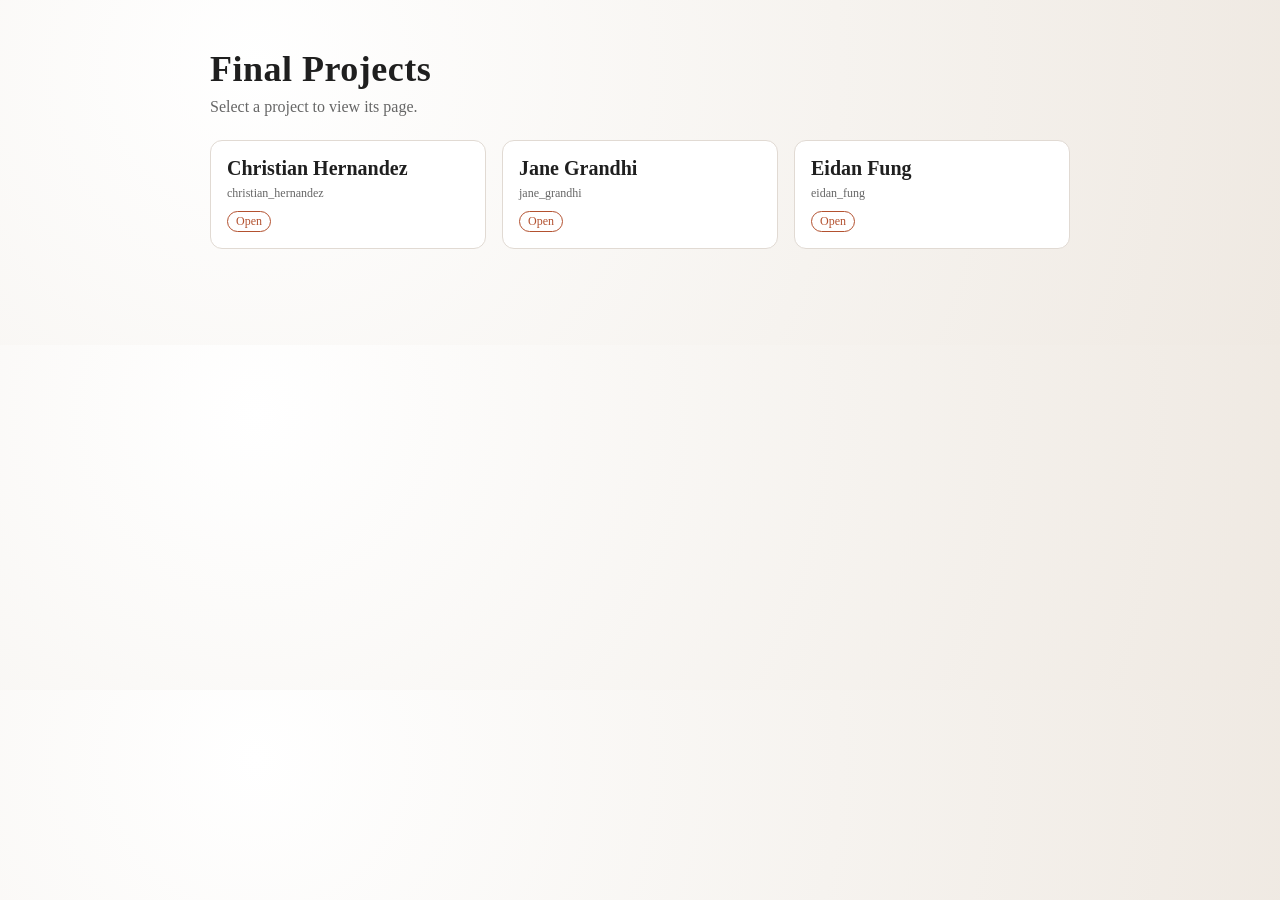
==== index.html @ baa83471 "eidan" ====
<!DOCTYPE html>
<html lang="en">
  <head>
    <meta charset="utf-8" />
    <meta name="viewport" content="width=device-width, initial-scale=1" />
    <title>Projects</title>
    <style>
      :root {
        color-scheme: light;
        --bg: #f6f3ef;
        --text: #1f1f1f;
        --muted: #666;
        --card: #ffffff;
        --border: #e1dad3;
        --accent: #b3512f;
      }
      * {
        box-sizing: border-box;
      }
      body {
        margin: 0;
        font-family: "Georgia", "Times New Roman", serif;
        background: radial-gradient(circle at 20% 20%, #fff 0%, var(--bg) 55%, #efe9e2 100%);
        color: var(--text);
      }
      main {
        max-width: 900px;
        margin: 48px auto;
        padding: 0 20px 48px;
      }
      h1 {
        margin: 0 0 8px;
        font-size: 36px;
        letter-spacing: 0.5px;
      }
      p {
        margin: 0 0 24px;
        color: var(--muted);
      }
      .grid {
        display: grid;
        grid-template-columns: repeat(auto-fit, minmax(220px, 1fr));
        gap: 16px;
      }
      .card {
        display: block;
        padding: 16px;
        border: 1px solid var(--border);
        border-radius: 12px;
        background: var(--card);
        text-decoration: none;
        color: inherit;
        transition: transform 120ms ease, box-shadow 120ms ease;
      }
      .card:hover,
      .card:focus-visible {
        transform: translateY(-2px);
        box-shadow: 0 10px 20px rgba(0, 0, 0, 0.08);
        outline: 2px solid transparent;
      }
      .name {
        font-size: 20px;
        margin: 0 0 6px;
      }
      .slug {
        font-size: 12px;
        color: var(--muted);
      }
      .badge {
        display: inline-block;
        margin-top: 10px;
        font-size: 12px;
        color: var(--accent);
        border: 1px solid var(--accent);
        padding: 2px 8px;
        border-radius: 999px;
      }
    </style>
  </head>
  <body>
    <main>
      <h1>Final Projects</h1>
      <p>Select a project to view its page.</p>
      <section class="grid" aria-label="Project list">
        <a class="card" href="christian_hernandez/index.html" data-name="christian_hernandez">
          <h2 class="name"></h2>
          <div class="slug">christian_hernandez</div>
          <div class="badge">Open</div>
        </a>
        <a class="card" href="jane_grandhi/index.html" data-name="jane_grandhi">
          <h2 class="name"></h2>
          <div class="slug">jane_grandhi</div>
          <div class="badge">Open</div>
        </a>        
		<a class="card" href="eidan_fung/index.html" data-name="eidan_fung">
          <h2 class="name"></h2>
          <div class="slug">eidan_fung</div>
          <div class="badge">Open</div>
        </a>
      </section>
    </main>
    <script>
      function toTitleCase(value) {
        return value
          .replace(/[_-]+/g, " ")
          .split(" ")
          .filter(Boolean)
          .map(function (word) {
            return word.charAt(0).toUpperCase() + word.slice(1);
          })
          .join(" ");
      }

      document.querySelectorAll("[data-name]").forEach(function (el) {
        var name = el.getAttribute("data-name") || "";
        var title = toTitleCase(name);
        var titleEl = el.querySelector(".name");
        if (titleEl) {
          titleEl.textContent = title;
        }
      });
    </script>
  </body>
</html>
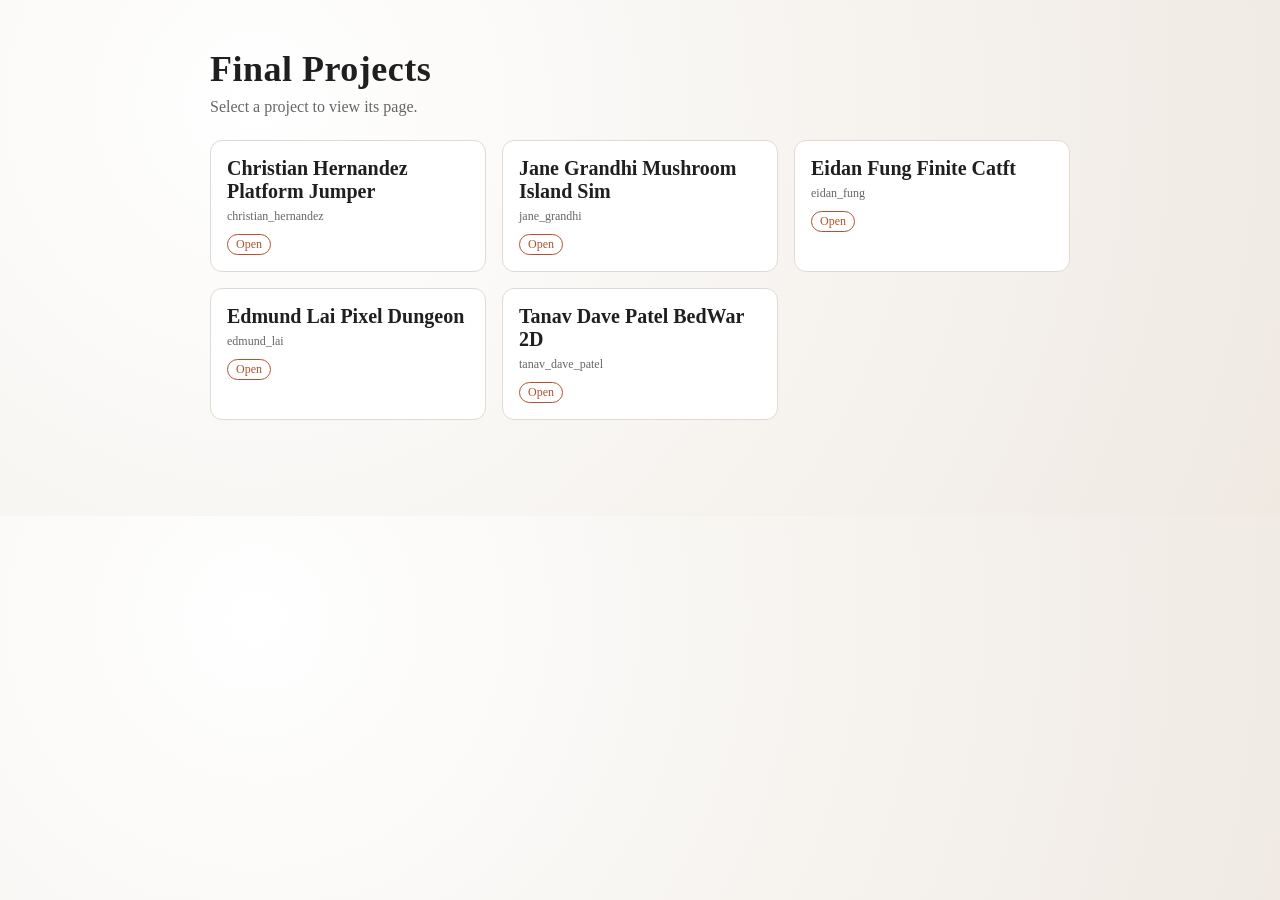
==== commit b351af62: "tanav" ====
--- a/index.html
+++ b/index.html
@@ -82,21 +82,31 @@
       <h1>Final Projects</h1>
       <p>Select a project to view its page.</p>
       <section class="grid" aria-label="Project list">
-        <a class="card" href="christian_hernandez/index.html" data-name="christian_hernandez">
+        <a class="card" href="christian_hernandez/index.html" data-name="christian_hernandez - Platform Jumper">
           <h2 class="name"></h2>
           <div class="slug">christian_hernandez</div>
           <div class="badge">Open</div>
         </a>
-        <a class="card" href="jane_grandhi/index.html" data-name="jane_grandhi">
+        <a class="card" href="jane_grandhi/index.html" data-name="jane_grandhi - Mushroom Island Sim">
           <h2 class="name"></h2>
           <div class="slug">jane_grandhi</div>
           <div class="badge">Open</div>
         </a>        
-		<a class="card" href="eidan_fung/index.html" data-name="eidan_fung">
+		<a class="card" href="eidan_fung/index.html" data-name="eidan_fung - Finite Catft">
           <h2 class="name"></h2>
           <div class="slug">eidan_fung</div>
           <div class="badge">Open</div>
         </a>
+		<a class="card" href="edmund_lai/index.html" data-name="edmund_lai - Pixel Dungeon">
+          <h2 class="name"></h2>
+          <div class="slug">edmund_lai</div>
+          <div class="badge">Open</div>
+        </a> 
+		<a class="card" href="tanav_dave_patel/index.html" data-name="tanav_dave_patel - BedWar 2D">
+          <h2 class="name"></h2>
+          <div class="slug">tanav_dave_patel</div>
+          <div class="badge">Open</div>
+        </a> 
       </section>
     </main>
     <script>
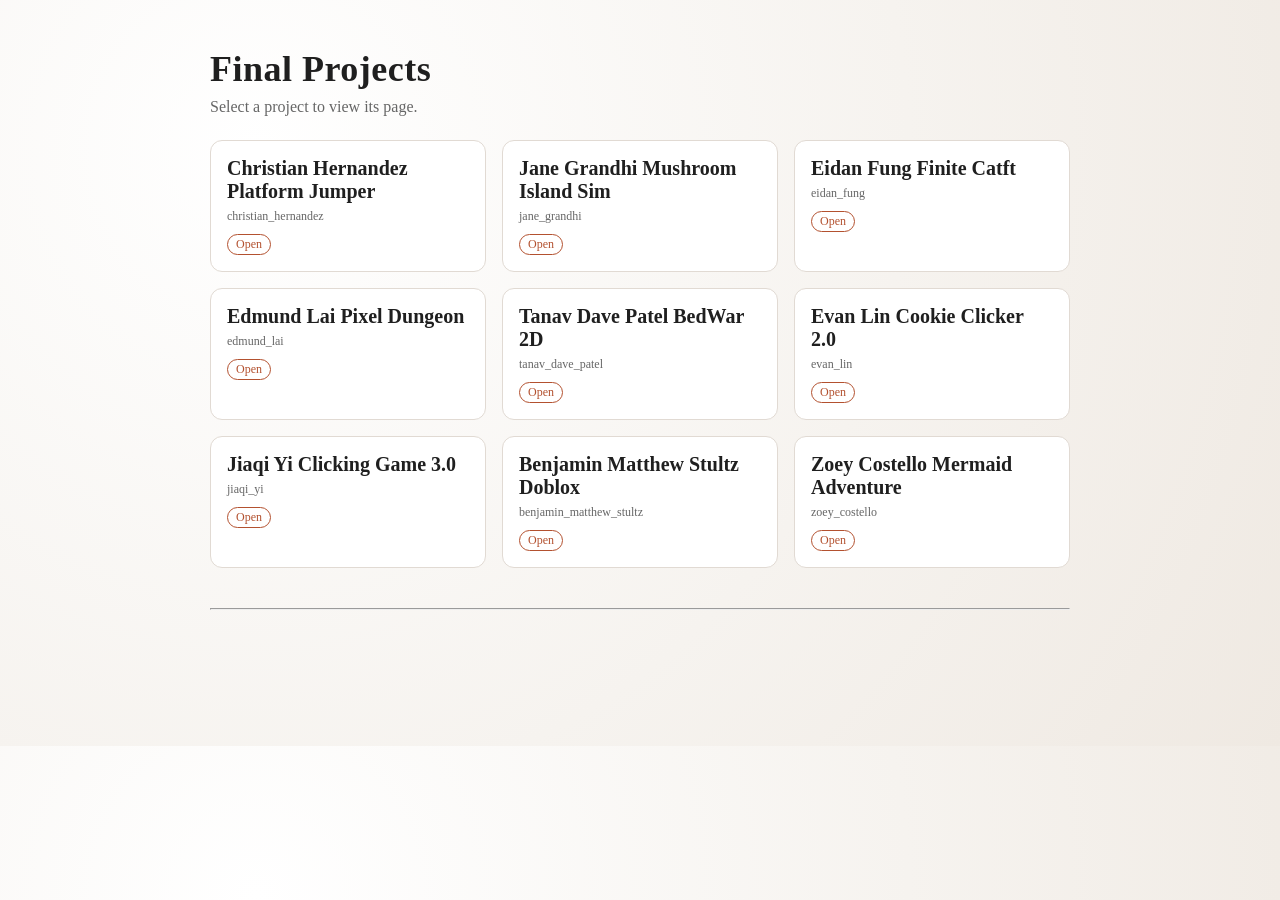
==== commit b683cc31: "fixes" ====
--- a/index.html
+++ b/index.html
@@ -107,7 +107,34 @@
           <div class="slug">tanav_dave_patel</div>
           <div class="badge">Open</div>
         </a> 
+				<a class="card" href="evan_lin/index.html" data-name="evan_lin - Cookie Clicker 2.0">
+          <h2 class="name"></h2>
+          <div class="slug">evan_lin</div>
+          <div class="badge">Open</div>
+        </a> 
+        <a class="card" href="jiaqi_yi/index.html" data-name="jiaqi_yi - Clicking Game 3.0">
+          <h2 class="name"></h2>
+          <div class="slug">jiaqi_yi</div>
+          <div class="badge">Open</div>
+        </a> 
+        				<a class="card" href="benjamin_matthew_stultz/index.html" data-name="benjamin_matthew_stultz - Doblox">
+          <h2 class="name"></h2>
+          <div class="slug">benjamin_matthew_stultz</div>
+          <div class="badge">Open</div>
+        </a> 
+                </a> 
+        				<a class="card" href="zoey_costello/index.html" data-name="zoey_costello - Mermaid Adventure">
+          <h2 class="name"></h2>
+          <div class="slug">zoey_costello</div>
+          <div class="badge">Open</div>
+        </a> 
       </section>
+
+<section id="markdown-section">
+  <hr style="margin:40px 0;">
+  <div id="markdown-content"></div>
+</section>
+
     </main>
     <script>
       function toTitleCase(value) {
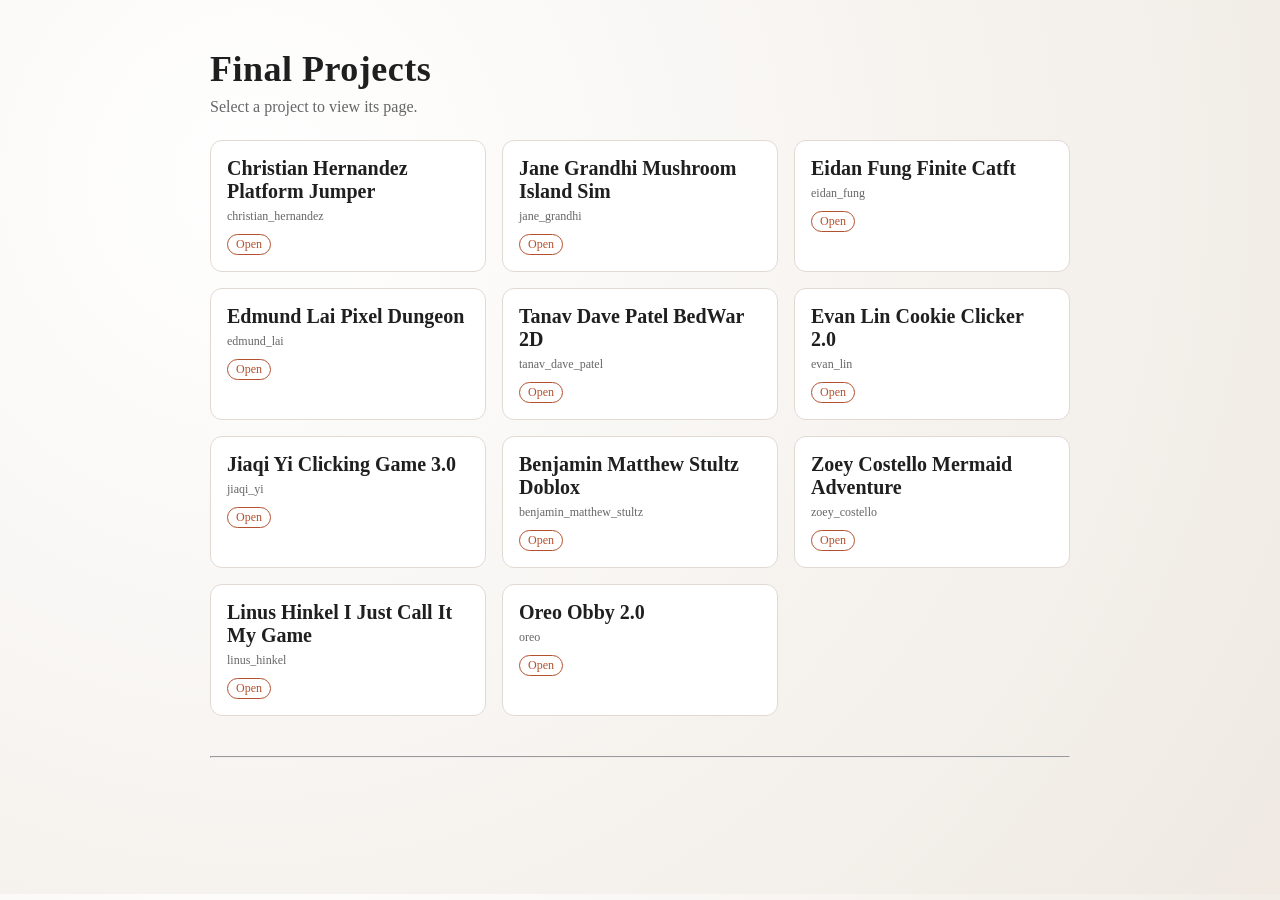
==== commit ddf7e528: "new" ====
--- a/index.html
+++ b/index.html
@@ -128,6 +128,16 @@
           <div class="slug">zoey_costello</div>
           <div class="badge">Open</div>
         </a> 
+                				<a class="card" href="linus_hinkel/index.html" data-name="linus_hinkel - I just call it my game">
+          <h2 class="name"></h2>
+          <div class="slug">linus_hinkel</div>
+          <div class="badge">Open</div>
+        </a> 
+                        				<a class="card" href="oreo/index.html" data-name="oreo - Obby 2.0">
+          <h2 class="name"></h2>
+          <div class="slug">oreo</div>
+          <div class="badge">Open</div>
+        </a> 
       </section>
 
 <section id="markdown-section">
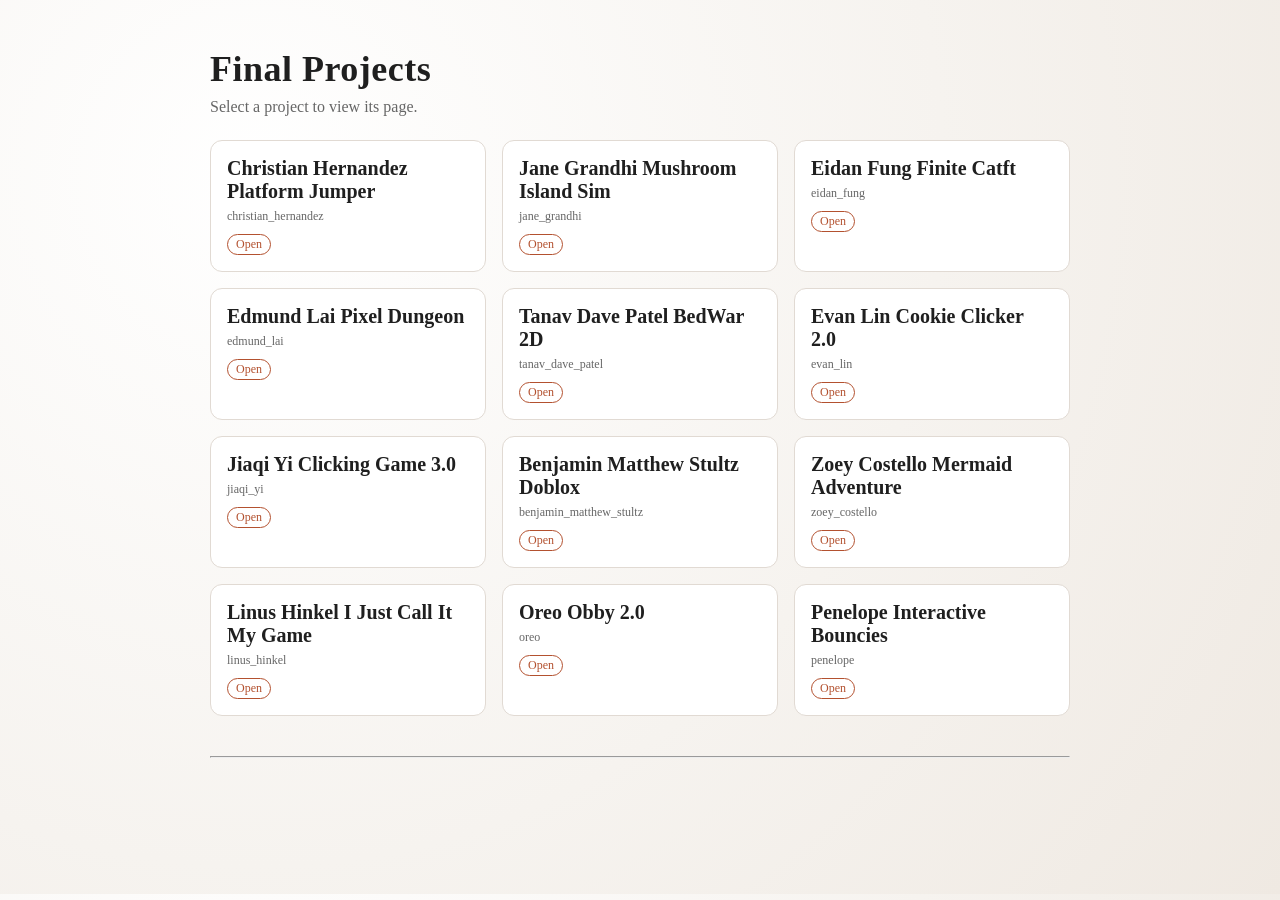
==== commit dfda5a8b: "penelope" ====
--- a/index.html
+++ b/index.html
@@ -133,10 +133,18 @@
           <div class="slug">linus_hinkel</div>
           <div class="badge">Open</div>
         </a> 
-                        				<a class="card" href="oreo/index.html" data-name="oreo - Obby 2.0">
+                        				<a class="card" href="oreo/index.html" data-name="Oreo - Obby 2.0">
           <h2 class="name"></h2>
           <div class="slug">oreo</div>
           <div class="badge">Open</div>
+
+        </a> 
+
+                                				<a class="card" href="penelope/index.html" data-name="Penelope - Interactive Bouncies">
+          <h2 class="name"></h2>
+          <div class="slug">penelope</div>
+          <div class="badge">Open</div>
+          
         </a> 
       </section>
 
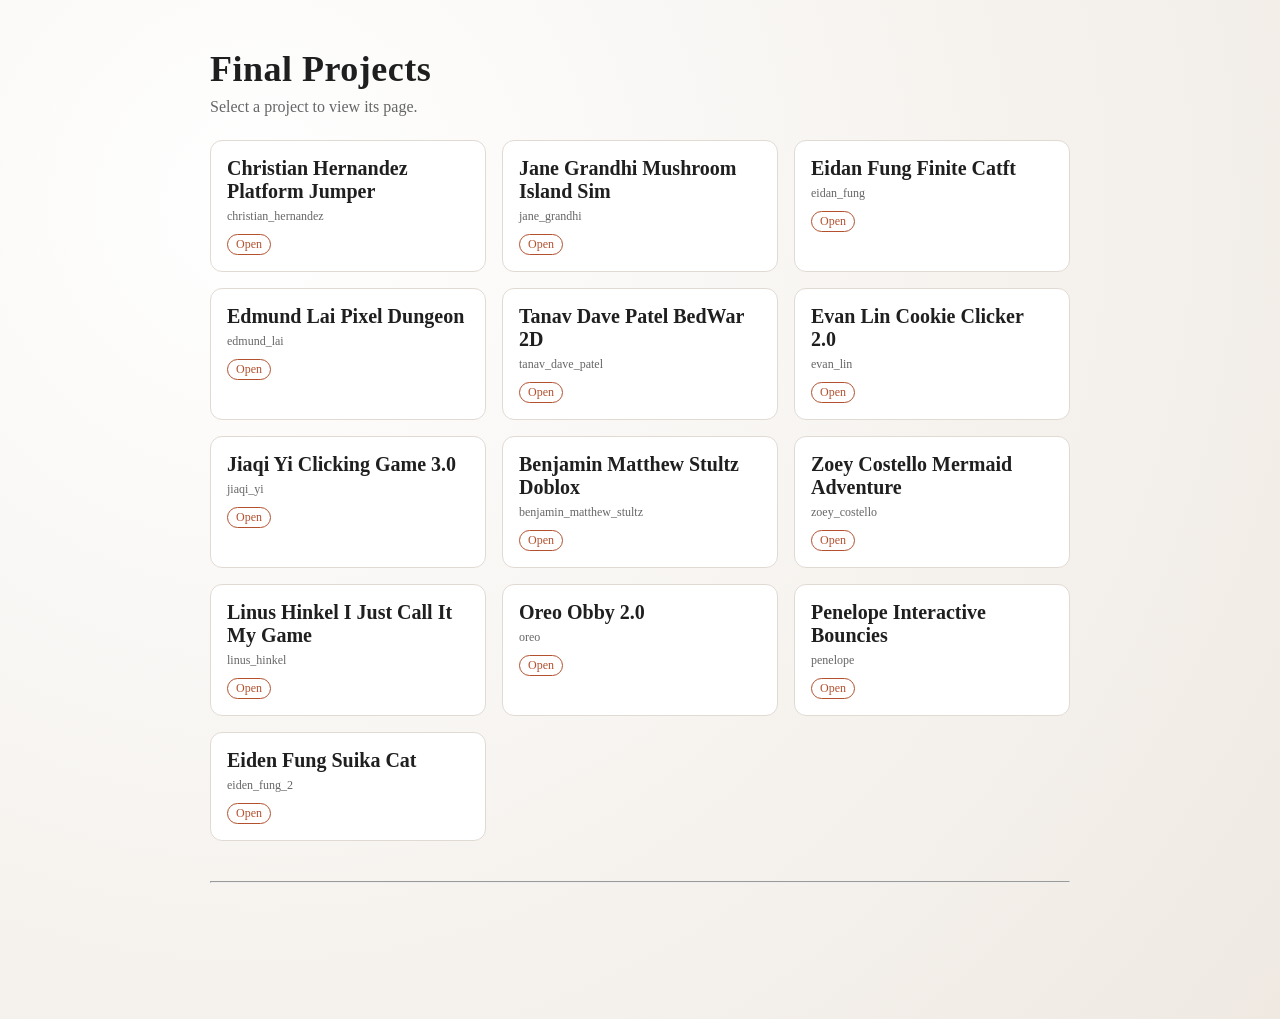
==== commit 2abaf055: "eidan 2" ====
--- a/index.html
+++ b/index.html
@@ -1,179 +1,200 @@
 <!DOCTYPE html>
 <html lang="en">
-  <head>
-    <meta charset="utf-8" />
-    <meta name="viewport" content="width=device-width, initial-scale=1" />
-    <title>Projects</title>
-    <style>
-      :root {
-        color-scheme: light;
-        --bg: #f6f3ef;
-        --text: #1f1f1f;
-        --muted: #666;
-        --card: #ffffff;
-        --border: #e1dad3;
-        --accent: #b3512f;
+
+<head>
+  <meta charset="utf-8" />
+  <meta name="viewport" content="width=device-width, initial-scale=1" />
+  <title>Projects</title>
+  <style>
+    :root {
+      color-scheme: light;
+      --bg: #f6f3ef;
+      --text: #1f1f1f;
+      --muted: #666;
+      --card: #ffffff;
+      --border: #e1dad3;
+      --accent: #b3512f;
+    }
+
+    * {
+      box-sizing: border-box;
+    }
+
+    body {
+      margin: 0;
+      font-family: "Georgia", "Times New Roman", serif;
+      background: radial-gradient(circle at 20% 20%, #fff 0%, var(--bg) 55%, #efe9e2 100%);
+      color: var(--text);
+    }
+
+    main {
+      max-width: 900px;
+      margin: 48px auto;
+      padding: 0 20px 48px;
+    }
+
+    h1 {
+      margin: 0 0 8px;
+      font-size: 36px;
+      letter-spacing: 0.5px;
+    }
+
+    p {
+      margin: 0 0 24px;
+      color: var(--muted);
+    }
+
+    .grid {
+      display: grid;
+      grid-template-columns: repeat(auto-fit, minmax(220px, 1fr));
+      gap: 16px;
+    }
+
+    .card {
+      display: block;
+      padding: 16px;
+      border: 1px solid var(--border);
+      border-radius: 12px;
+      background: var(--card);
+      text-decoration: none;
+      color: inherit;
+      transition: transform 120ms ease, box-shadow 120ms ease;
+    }
+
+    .card:hover,
+    .card:focus-visible {
+      transform: translateY(-2px);
+      box-shadow: 0 10px 20px rgba(0, 0, 0, 0.08);
+      outline: 2px solid transparent;
+    }
+
+    .name {
+      font-size: 20px;
+      margin: 0 0 6px;
+    }
+
+    .slug {
+      font-size: 12px;
+      color: var(--muted);
+    }
+
+    .badge {
+      display: inline-block;
+      margin-top: 10px;
+      font-size: 12px;
+      color: var(--accent);
+      border: 1px solid var(--accent);
+      padding: 2px 8px;
+      border-radius: 999px;
+    }
+  </style>
+</head>
+
+<body>
+  <main>
+    <h1>Final Projects</h1>
+    <p>Select a project to view its page.</p>
+    <section class="grid" aria-label="Project list">
+      <a class="card" href="christian_hernandez/index.html" data-name="christian_hernandez - Platform Jumper">
+        <h2 class="name"></h2>
+        <div class="slug">christian_hernandez</div>
+        <div class="badge">Open</div>
+      </a>
+      <a class="card" href="jane_grandhi/index.html" data-name="jane_grandhi - Mushroom Island Sim">
+        <h2 class="name"></h2>
+        <div class="slug">jane_grandhi</div>
+        <div class="badge">Open</div>
+      </a>
+      <a class="card" href="eidan_fung/index.html" data-name="eidan_fung - Finite Catft">
+        <h2 class="name"></h2>
+        <div class="slug">eidan_fung</div>
+        <div class="badge">Open</div>
+      </a>
+      <a class="card" href="edmund_lai/index.html" data-name="edmund_lai - Pixel Dungeon">
+        <h2 class="name"></h2>
+        <div class="slug">edmund_lai</div>
+        <div class="badge">Open</div>
+      </a>
+      <a class="card" href="tanav_dave_patel/index.html" data-name="tanav_dave_patel - BedWar 2D">
+        <h2 class="name"></h2>
+        <div class="slug">tanav_dave_patel</div>
+        <div class="badge">Open</div>
+      </a>
+      <a class="card" href="evan_lin/index.html" data-name="evan_lin - Cookie Clicker 2.0">
+        <h2 class="name"></h2>
+        <div class="slug">evan_lin</div>
+        <div class="badge">Open</div>
+      </a>
+      <a class="card" href="jiaqi_yi/index.html" data-name="jiaqi_yi - Clicking Game 3.0">
+        <h2 class="name"></h2>
+        <div class="slug">jiaqi_yi</div>
+        <div class="badge">Open</div>
+      </a>
+      <a class="card" href="benjamin_matthew_stultz/index.html" data-name="benjamin_matthew_stultz - Doblox">
+        <h2 class="name"></h2>
+        <div class="slug">benjamin_matthew_stultz</div>
+        <div class="badge">Open</div>
+      </a>
+      </a>
+      <a class="card" href="zoey_costello/index.html" data-name="zoey_costello - Mermaid Adventure">
+        <h2 class="name"></h2>
+        <div class="slug">zoey_costello</div>
+        <div class="badge">Open</div>
+      </a>
+      <a class="card" href="linus_hinkel/index.html" data-name="linus_hinkel - I just call it my game">
+        <h2 class="name"></h2>
+        <div class="slug">linus_hinkel</div>
+        <div class="badge">Open</div>
+      </a>
+      <a class="card" href="oreo/index.html" data-name="Oreo - Obby 2.0">
+        <h2 class="name"></h2>
+        <div class="slug">oreo</div>
+        <div class="badge">Open</div>
+
+      </a>
+
+      <a class="card" href="penelope/index.html" data-name="Penelope - Interactive Bouncies">
+        <h2 class="name"></h2>
+        <div class="slug">penelope</div>
+        <div class="badge">Open</div>
+
+      </a>
+
+      <a class="card" href="eiden_fung_2/index.html" data-name="eiden_fung - Suika Cat">
+        <h2 class="name"></h2>
+        <div class="slug">eiden_fung_2</div>
+        <div class="badge">Open</div>
+
+      </a>
+    </section>
+
+    <section id="markdown-section">
+      <hr style="margin:40px 0;">
+      <div id="markdown-content"></div>
+    </section>
+
+  </main>
+  <script>
+    function toTitleCase(value) {
+      return value
+        .replace(/[_-]+/g, " ")
+        .split(" ")
+        .filter(Boolean)
+        .map(function (word) {
+          return word.charAt(0).toUpperCase() + word.slice(1);
+        })
+        .join(" ");
+    }
+
+    document.querySelectorAll("[data-name]").forEach(function (el) {
+      var name = el.getAttribute("data-name") || "";
+      var title = toTitleCase(name);
+      var titleEl = el.querySelector(".name");
+      if (titleEl) {
+        titleEl.textContent = title;
       }
-      * {
-        box-sizing: border-box;
-      }
-      body {
-        margin: 0;
-        font-family: "Georgia", "Times New Roman", serif;
-        background: radial-gradient(circle at 20% 20%, #fff 0%, var(--bg) 55%, #efe9e2 100%);
-        color: var(--text);
-      }
-      main {
-        max-width: 900px;
-        margin: 48px auto;
-        padding: 0 20px 48px;
-      }
-      h1 {
-        margin: 0 0 8px;
-        font-size: 36px;
-        letter-spacing: 0.5px;
-      }
-      p {
-        margin: 0 0 24px;
-        color: var(--muted);
-      }
-      .grid {
-        display: grid;
-        grid-template-columns: repeat(auto-fit, minmax(220px, 1fr));
-        gap: 16px;
-      }
-      .card {
-        display: block;
-        padding: 16px;
-        border: 1px solid var(--border);
-        border-radius: 12px;
-        background: var(--card);
-        text-decoration: none;
-        color: inherit;
-        transition: transform 120ms ease, box-shadow 120ms ease;
-      }
-      .card:hover,
-      .card:focus-visible {
-        transform: translateY(-2px);
-        box-shadow: 0 10px 20px rgba(0, 0, 0, 0.08);
-        outline: 2px solid transparent;
-      }
-      .name {
-        font-size: 20px;
-        margin: 0 0 6px;
-      }
-      .slug {
-        font-size: 12px;
-        color: var(--muted);
-      }
-      .badge {
-        display: inline-block;
-        margin-top: 10px;
-        font-size: 12px;
-        color: var(--accent);
-        border: 1px solid var(--accent);
-        padding: 2px 8px;
-        border-radius: 999px;
-      }
-    </style>
-  </head>
-  <body>
-    <main>
-      <h1>Final Projects</h1>
-      <p>Select a project to view its page.</p>
-      <section class="grid" aria-label="Project list">
-        <a class="card" href="christian_hernandez/index.html" data-name="christian_hernandez - Platform Jumper">
-          <h2 class="name"></h2>
-          <div class="slug">christian_hernandez</div>
-          <div class="badge">Open</div>
-        </a>
-        <a class="card" href="jane_grandhi/index.html" data-name="jane_grandhi - Mushroom Island Sim">
-          <h2 class="name"></h2>
-          <div class="slug">jane_grandhi</div>
-          <div class="badge">Open</div>
-        </a>        
-		<a class="card" href="eidan_fung/index.html" data-name="eidan_fung - Finite Catft">
-          <h2 class="name"></h2>
-          <div class="slug">eidan_fung</div>
-          <div class="badge">Open</div>
-        </a>
-		<a class="card" href="edmund_lai/index.html" data-name="edmund_lai - Pixel Dungeon">
-          <h2 class="name"></h2>
-          <div class="slug">edmund_lai</div>
-          <div class="badge">Open</div>
-        </a> 
-		<a class="card" href="tanav_dave_patel/index.html" data-name="tanav_dave_patel - BedWar 2D">
-          <h2 class="name"></h2>
-          <div class="slug">tanav_dave_patel</div>
-          <div class="badge">Open</div>
-        </a> 
-				<a class="card" href="evan_lin/index.html" data-name="evan_lin - Cookie Clicker 2.0">
-          <h2 class="name"></h2>
-          <div class="slug">evan_lin</div>
-          <div class="badge">Open</div>
-        </a> 
-        <a class="card" href="jiaqi_yi/index.html" data-name="jiaqi_yi - Clicking Game 3.0">
-          <h2 class="name"></h2>
-          <div class="slug">jiaqi_yi</div>
-          <div class="badge">Open</div>
-        </a> 
-        				<a class="card" href="benjamin_matthew_stultz/index.html" data-name="benjamin_matthew_stultz - Doblox">
-          <h2 class="name"></h2>
-          <div class="slug">benjamin_matthew_stultz</div>
-          <div class="badge">Open</div>
-        </a> 
-                </a> 
-        				<a class="card" href="zoey_costello/index.html" data-name="zoey_costello - Mermaid Adventure">
-          <h2 class="name"></h2>
-          <div class="slug">zoey_costello</div>
-          <div class="badge">Open</div>
-        </a> 
-                				<a class="card" href="linus_hinkel/index.html" data-name="linus_hinkel - I just call it my game">
-          <h2 class="name"></h2>
-          <div class="slug">linus_hinkel</div>
-          <div class="badge">Open</div>
-        </a> 
-                        				<a class="card" href="oreo/index.html" data-name="Oreo - Obby 2.0">
-          <h2 class="name"></h2>
-          <div class="slug">oreo</div>
-          <div class="badge">Open</div>
-
-        </a> 
-
-                                				<a class="card" href="penelope/index.html" data-name="Penelope - Interactive Bouncies">
-          <h2 class="name"></h2>
-          <div class="slug">penelope</div>
-          <div class="badge">Open</div>
-          
-        </a> 
-      </section>
-
-<section id="markdown-section">
-  <hr style="margin:40px 0;">
-  <div id="markdown-content"></div>
-</section>
-
-    </main>
-    <script>
-      function toTitleCase(value) {
-        return value
-          .replace(/[_-]+/g, " ")
-          .split(" ")
-          .filter(Boolean)
-          .map(function (word) {
-            return word.charAt(0).toUpperCase() + word.slice(1);
-          })
-          .join(" ");
-      }
-
-      document.querySelectorAll("[data-name]").forEach(function (el) {
-        var name = el.getAttribute("data-name") || "";
-        var title = toTitleCase(name);
-        var titleEl = el.querySelector(".name");
-        if (titleEl) {
-          titleEl.textContent = title;
-        }
-      });
-    </script>
-  </body>
-</html>
+    });
+  </script>
+</body>
+
+</html>
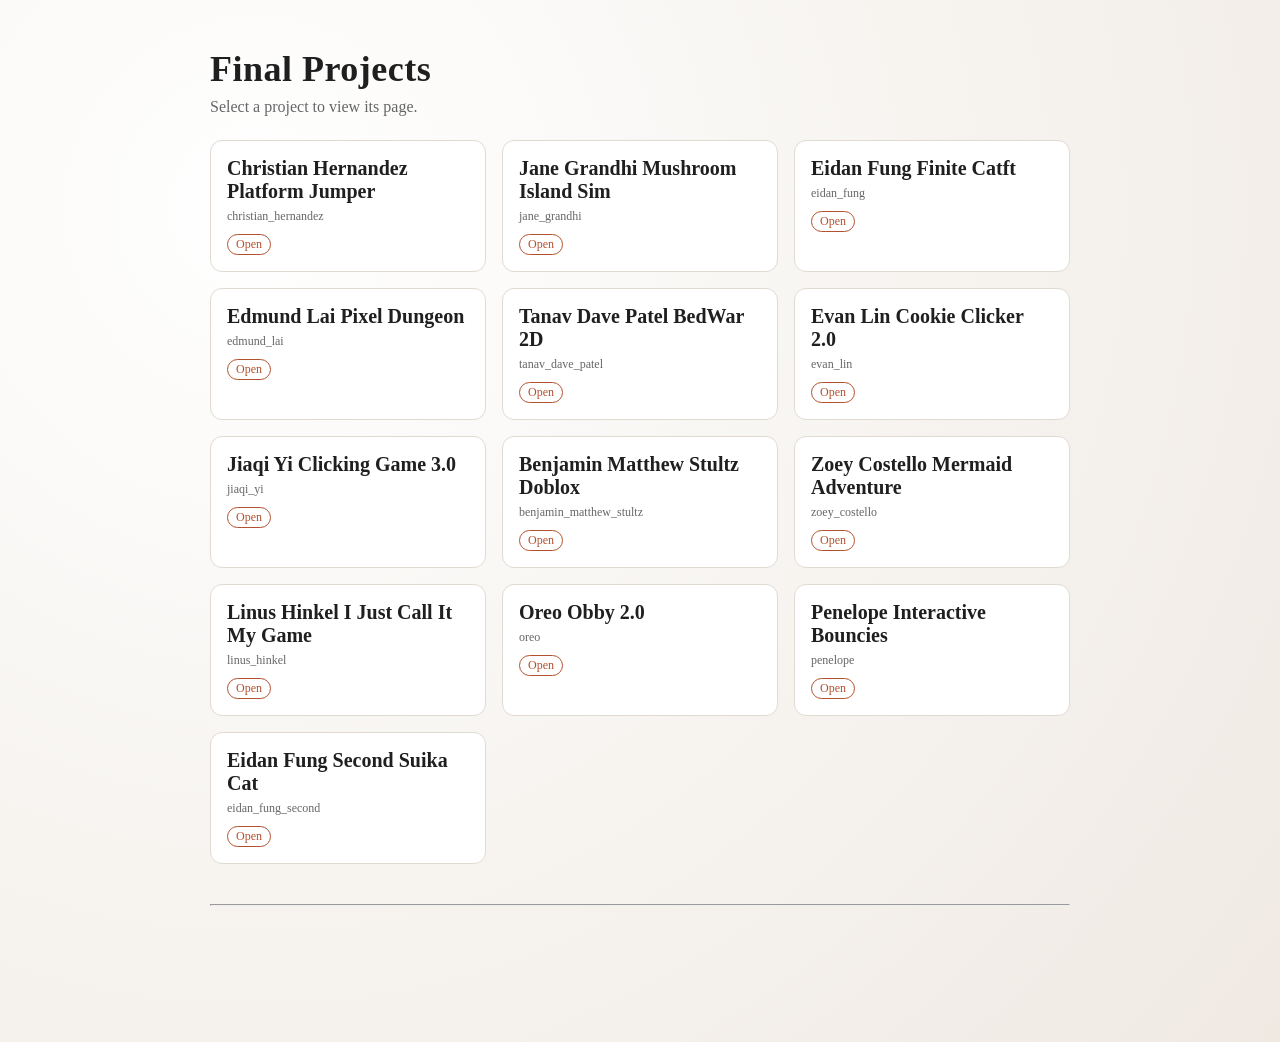
==== commit 62cf4e76: "eidenF" ====
--- a/index.html
+++ b/index.html
@@ -160,9 +160,9 @@
 
       </a>
 
-      <a class="card" href="eiden_fung_2/index.html" data-name="eiden_fung - Suika Cat">
-        <h2 class="name"></h2>
-        <div class="slug">eiden_fung_2</div>
+      <a class="card" href="eidan_fung_second/index.html" data-name="eidan_fung_second - Suika Cat">
+        <h2 class="name"></h2>
+        <div class="slug">eidan_fung_second</div>
         <div class="badge">Open</div>
 
       </a>
